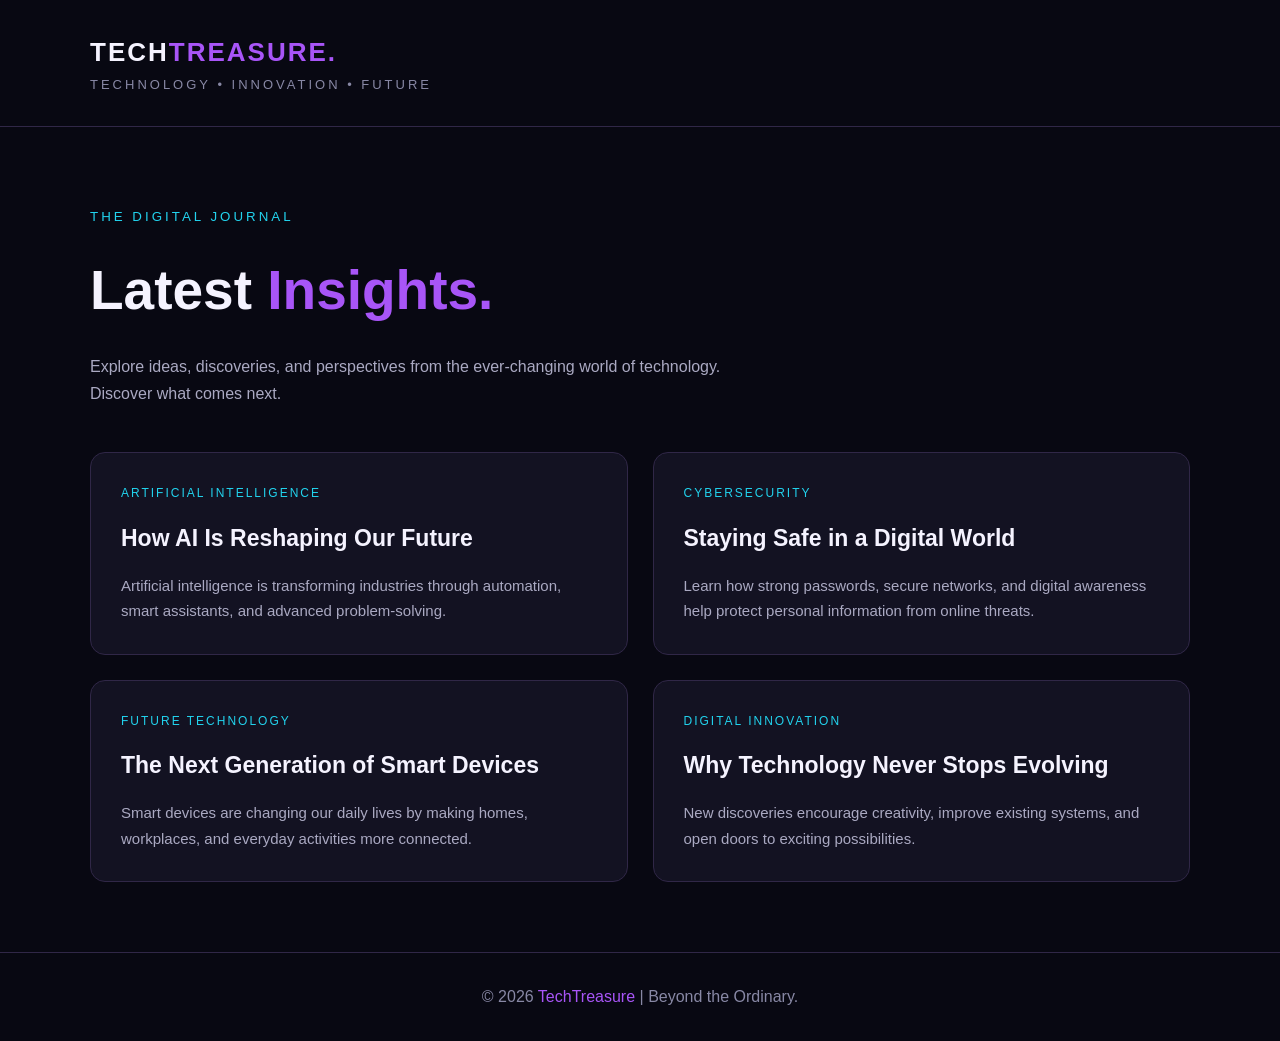
==== blog.html @ 0f418ce1 "Created technology blog page" ====
<!DOCTYPE html>
<html lang="en">
<head>
    <meta charset="UTF-8">
    <meta name="viewport" content="width=device-width, initial-scale=1.0">
    <title>TechTreasure | Latest Insights</title>

    <style>
        * {
            margin: 0;
            padding: 0;
            box-sizing: border-box;
        }

        body {
            background: #080812;
            color: #f5f3ff;
            font-family: 'Segoe UI', Arial, sans-serif;
            line-height: 1.7;
        }

        .container {
            width: 88%;
            max-width: 1100px;
            margin: auto;
        }

        header {
            padding: 30px 0;
            border-bottom: 1px solid #302747;
        }

        .logo {
            font-size: 26px;
            font-weight: 800;
            letter-spacing: 2px;
        }

        .logo span {
            color: #a855f7;
        }

        .subtitle {
            color: #8888a5;
            font-size: 13px;
            letter-spacing: 3px;
        }

        .intro {
            padding: 75px 0 45px;
        }

        .intro small {
            color: #22d3ee;
            letter-spacing: 3px;
        }

        .intro h1 {
            font-size: 55px;
            margin: 15px 0;
        }

        .intro h1 span {
            color: #a855f7;
        }

        .intro p {
            color: #aaa9c2;
            max-width: 650px;
        }

        .blog-grid {
            display: grid;
            grid-template-columns: repeat(2, 1fr);
            gap: 25px;
            padding-bottom: 70px;
        }

        .post {
            background: #131222;
            border: 1px solid #302747;
            border-radius: 15px;
            padding: 30px;
            transition: 0.3s;
        }

        .post:hover {
            border-color: #a855f7;
            transform: translateY(-5px);
            box-shadow: 0 10px 30px #9333ea22;
        }

        .category {
            color: #22d3ee;
            font-size: 12px;
            letter-spacing: 2px;
            text-transform: uppercase;
        }

        .post h2 {
            font-size: 23px;
            margin: 15px 0;
        }

        .post p {
            color: #aaa9c2;
            font-size: 15px;
        }

        footer {
            border-top: 1px solid #302747;
            text-align: center;
            padding: 30px;
            color: #8888a5;
        }

        footer span {
            color: #a855f7;
        }

        @media (max-width: 700px) {
            .blog-grid {
                grid-template-columns: 1fr;
            }
        }
    </style>
</head>

<body>

    <header>
        <div class="container">
            <div class="logo">TECH<span>TREASURE.</span></div>
            <div class="subtitle">TECHNOLOGY • INNOVATION • FUTURE</div>
        </div>
    </header>

    <main class="container">

        <section class="intro">
            <small>THE DIGITAL JOURNAL</small>
            <h1>Latest <span>Insights.</span></h1>

            <p>
                Explore ideas, discoveries, and perspectives
                from the ever-changing world of technology.
                Discover what comes next.
            </p>
        </section>

        <section class="blog-grid">

            <article class="post">
                <div class="category">Artificial Intelligence</div>
                <h2>How AI Is Reshaping Our Future</h2>
                <p>
                    Artificial intelligence is transforming
                    industries through automation, smart
                    assistants, and advanced problem-solving.
                </p>
            </article>

            <article class="post">
                <div class="category">Cybersecurity</div>
                <h2>Staying Safe in a Digital World</h2>
                <p>
                    Learn how strong passwords, secure networks,
                    and digital awareness help protect personal
                    information from online threats.
                </p>
            </article>

            <article class="post">
                <div class="category">Future Technology</div>
                <h2>The Next Generation of Smart Devices</h2>
                <p>
                    Smart devices are changing our daily lives
                    by making homes, workplaces, and everyday
                    activities more connected.
                </p>
            </article>

            <article class="post">
                <div class="category">Digital Innovation</div>
                <h2>Why Technology Never Stops Evolving</h2>
                <p>
                    New discoveries encourage creativity,
                    improve existing systems, and open doors
                    to exciting possibilities.
                </p>
            </article>

        </section>

    </main>

    <footer>
        © 2026 <span>TechTreasure</span> | Beyond the Ordinary.
    </footer>

</body>
</html>
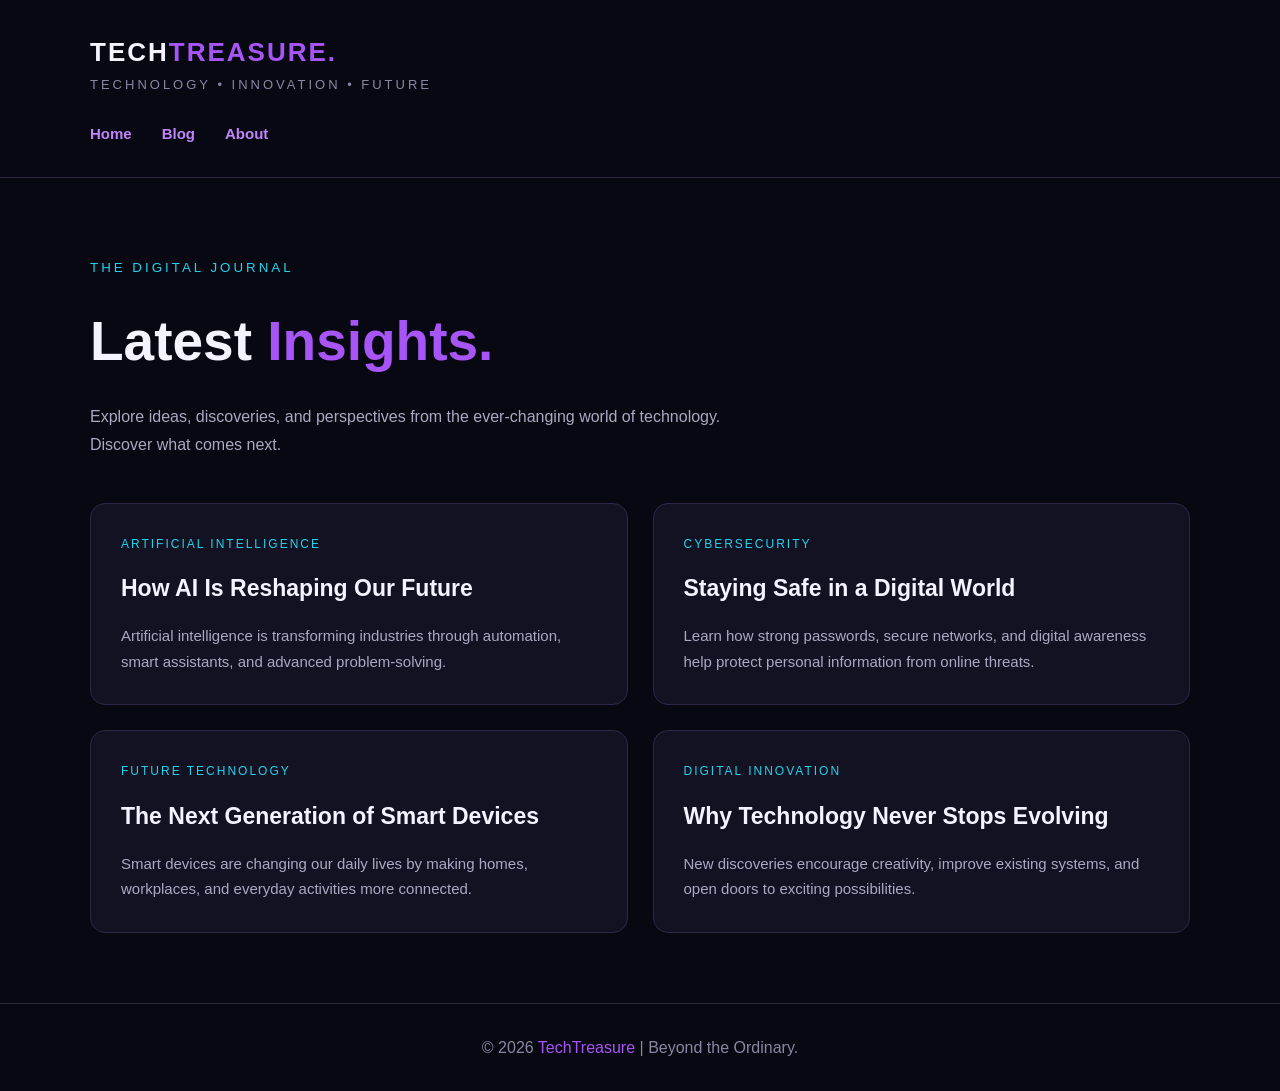
==== commit 752c5c3b: "Added navigation bar to website" ====
--- a/blog.html
+++ b/blog.html
@@ -123,6 +123,24 @@
                 grid-template-columns: 1fr;
             }
         }
+        .navbar {
+    display: flex;
+    gap: 30px;
+    margin-top: 25px;
+}
+
+.navbar a {
+    color: #c084fc;
+    text-decoration: none;
+    font-size: 15px;
+    font-weight: 600;
+    transition: 0.3s;
+}
+
+.navbar a:hover {
+    color: #22d3ee;
+    text-shadow: 0 0 12px #22d3ee;
+}
     </style>
 </head>
 
@@ -132,6 +150,11 @@
         <div class="container">
             <div class="logo">TECH<span>TREASURE.</span></div>
             <div class="subtitle">TECHNOLOGY • INNOVATION • FUTURE</div>
+            <nav class="navbar">
+    <a href="home.html">Home</a>
+    <a href="blog.html">Blog</a>
+    <a href="#about">About</a>
+</nav>
         </div>
     </header>
 
